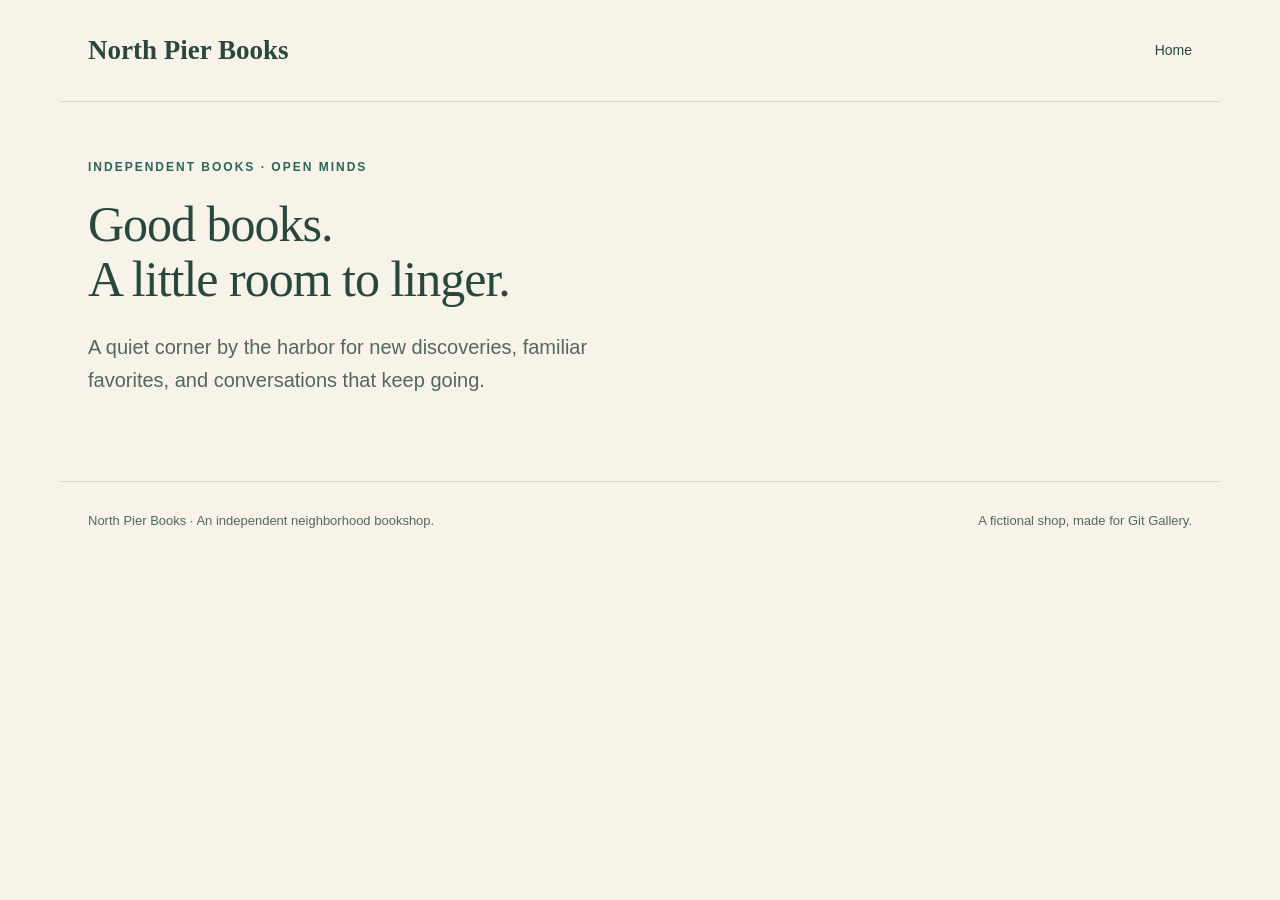
==== index.html @ 5357d577 "style: establish the ink and paper bookshop identity" ====
<!doctype html>
<html lang="en">
<head>
    <meta charset="utf-8">
    <meta name="viewport" content="width=device-width, initial-scale=1">
    <title>Welcome | North Pier Books</title>
    <link rel="stylesheet" href="styles.css">
</head>
<body>
    <header class="site-header">
        <a class="brand" href="index.html">North Pier Books</a>
        <nav aria-label="Main navigation"><a href="index.html">Home</a></nav>
    </header>
    <main>
        <section class="hero">
            <div class="hero-copy">
                <p class="eyebrow">Independent books · Open minds</p>
                <h1>Good books.<br>A little room to linger.</h1>
                <p class="lede">A quiet corner by the harbor for new discoveries, familiar favorites, and conversations that keep going.</p>

            </div>

        </section>
    </main>
    <footer class="site-footer">
        <span>North Pier Books · An independent neighborhood bookshop.</span>
        <span>A fictional shop, made for Git Gallery.</span>
    </footer>
</body>
</html>
---- styles.css ----
* { box-sizing: border-box; }
body { margin: 0; background: #f7f3e9; color: #29473c; font-family: Arial, Helvetica, sans-serif; font-size: 17px; line-height: 1.65; }
a { color: #2b6559; text-underline-offset: 5px; }
.site-header, main, .site-footer { max-width: 1160px; margin: 0 auto; padding: 28px; }
.site-header { display: flex; align-items: center; justify-content: space-between; gap: 24px; flex-wrap: wrap; border-bottom: 1px solid #d9d7c9; }
.brand { color: #29473c; font-family: Georgia, serif; font-size: 27px; font-weight: bold; text-decoration: none; }
nav { display: flex; gap: 24px; flex-wrap: wrap; font-size: 14px; }
nav a { color: #29473c; text-decoration: none; }
main { padding-top: 56px; padding-bottom: 64px; }
h1, h2, h3, p { margin-top: 0; }
h1 { font-family: Georgia, serif; font-size: 50px; font-weight: normal; line-height: 1.1; letter-spacing: -1px; margin-bottom: 24px; }
h2 { font-family: Georgia, serif; font-size: 34px; font-weight: normal; line-height: 1.25; margin-bottom: 24px; }
h3 { font-family: Georgia, serif; font-size: 23px; font-weight: normal; line-height: 1.3; }
.eyebrow { color: #2b6559; font-size: 12px; font-weight: bold; letter-spacing: 2px; text-transform: uppercase; margin-bottom: 20px; }
.lede { font-size: 20px; color: #52685b; max-width: 570px; }
.hero { display: flex; align-items: center; flex-wrap: wrap; gap: 36px; }
.hero-copy { flex: 1 1 360px; }
.hero-art { width: 440px; max-width: 100%; height: auto; border-radius: 8px; }
.button { display: inline-block; background: #2b6559; color: #ffffff; padding: 12px 22px; border-radius: 4px; text-decoration: none; font-size: 14px; font-weight: bold; }
section + section { margin-top: 64px; }
.shelf { display: block; flex-wrap: wrap; gap: 20px; }
.book { flex: 1 1 240px; padding: 26px; background: #fffdf7; border: 1px solid #dedacc; border-top: 4px solid #2b6559; border-radius: 4px; margin-bottom: 16px; }
.book h3 { font-size: 23px; }
.book p { color: #52685b; }
.category { font-size: 11px; font-weight: bold; letter-spacing: 2px; text-transform: uppercase; }
.price { color: #29473c; font-size: 18px; font-weight: bold; }
.visit { display: flex; gap: 40px; flex-wrap: wrap; background: #e6ecdf; padding: 34px; border-radius: 8px; }
.visit div { flex: 1 1 280px; }
.visit p { margin-bottom: 8px; }
.announcement { background: #2b6559; color: #ffffff; padding: 34px; border-radius: 8px; }
.announcement p { max-width: 720px; margin-bottom: 0; }
.noticeboard { display: flex; flex-wrap: wrap; gap: 28px; }
.notice { flex: 1 1 300px; border-top: 2px solid #c6cdbd; padding-top: 22px; }
.story { max-width: 740px; }
.story p { margin-bottom: 24px; }
.event { padding: 26px 0; border-bottom: 1px solid #d9d7c9; }
.event p { margin-bottom: 8px; max-width: 760px; }
.site-footer { display: flex; justify-content: space-between; flex-wrap: wrap; gap: 18px; border-top: 1px solid #d9d7c9; font-size: 13px; color: #52685b; }
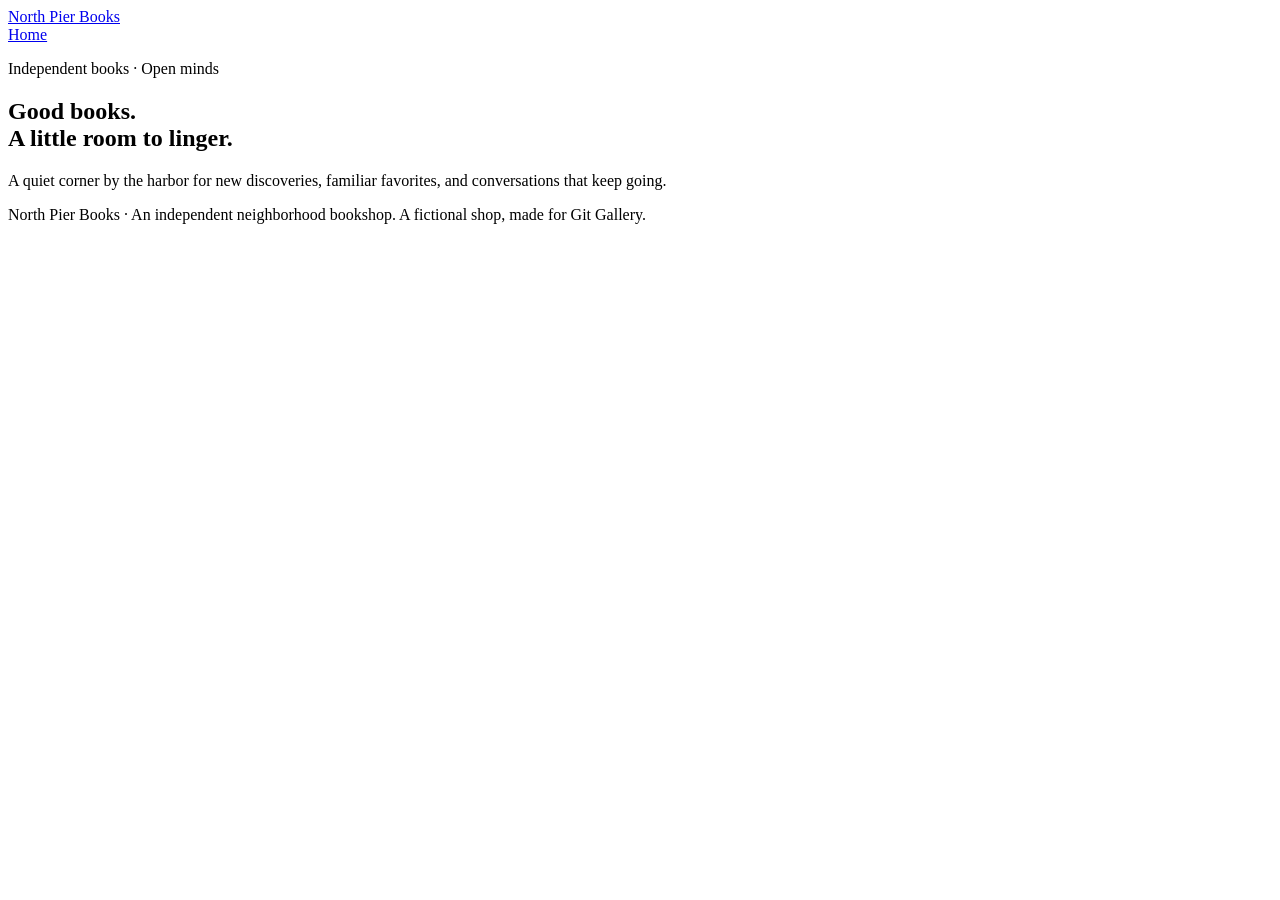
==== commit 6e634143: "feat: open the North Pier Books homepage" ====
--- a/index.html
+++ b/index.html
@@ -4,7 +4,6 @@
     <meta charset="utf-8">
     <meta name="viewport" content="width=device-width, initial-scale=1">
     <title>Welcome | North Pier Books</title>
-    <link rel="stylesheet" href="styles.css">
 </head>
 <body>
     <header class="site-header">
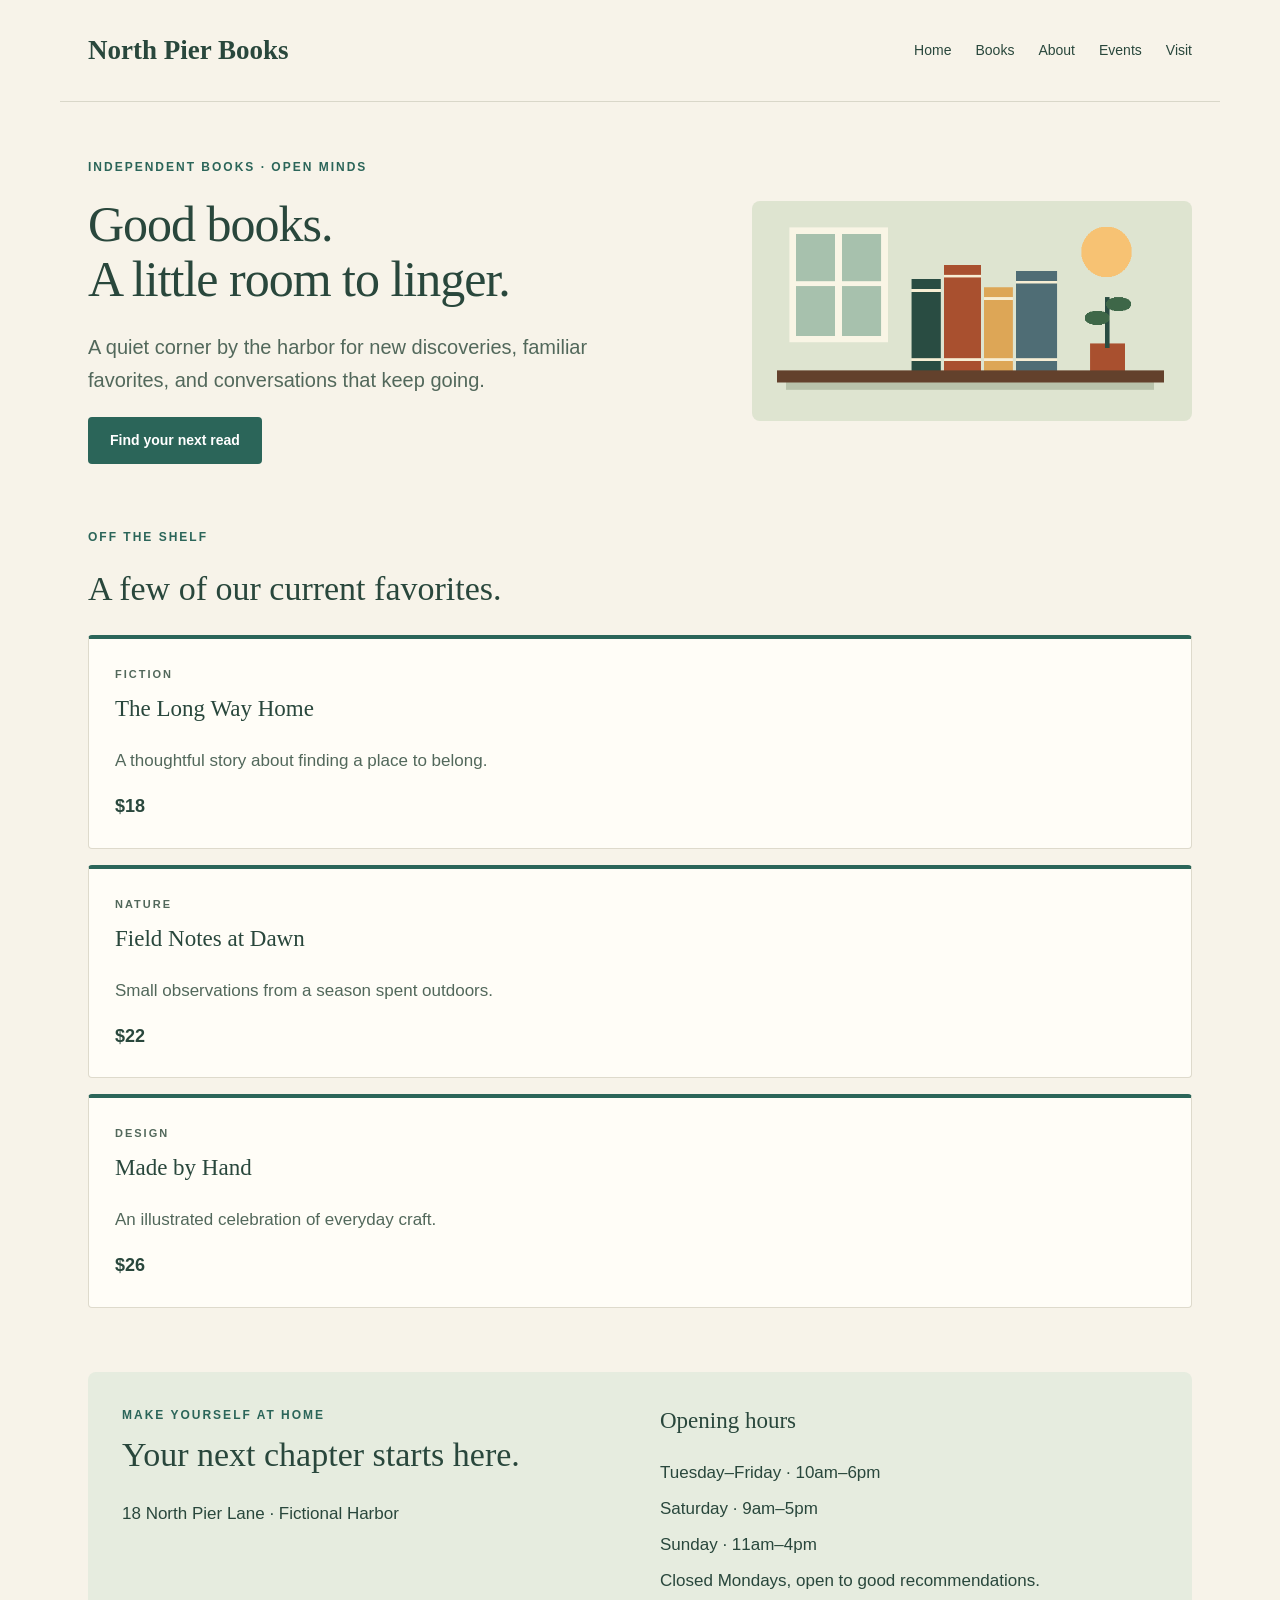
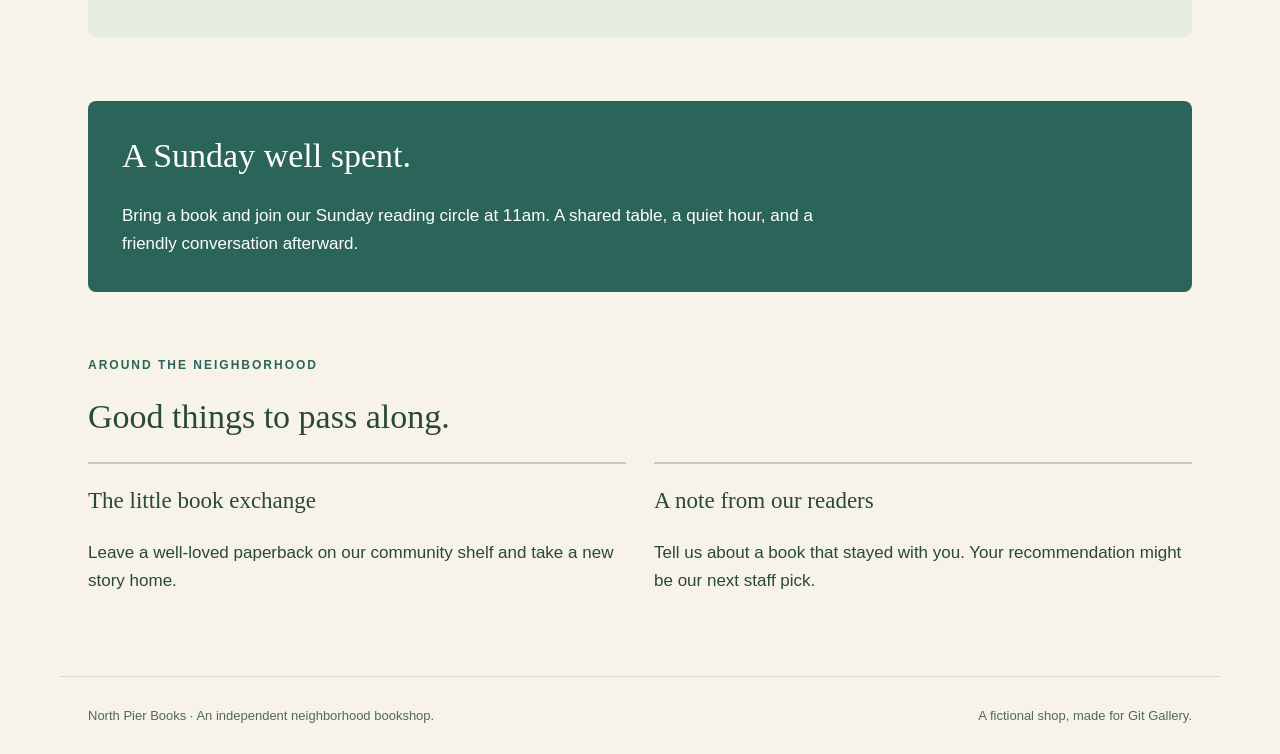
==== commit f120517c: "feat: add a local PNG favicon" ====
--- a/index.html
+++ b/index.html
@@ -4,11 +4,13 @@
     <meta charset="utf-8">
     <meta name="viewport" content="width=device-width, initial-scale=1">
     <title>Welcome | North Pier Books</title>
+    <link rel="stylesheet" href="styles.css">
+    <link rel="icon" type="image/png" href="assets/favicon.png">
 </head>
 <body>
     <header class="site-header">
         <a class="brand" href="index.html">North Pier Books</a>
-        <nav aria-label="Main navigation"><a href="index.html">Home</a></nav>
+        <nav aria-label="Main navigation"><a href="index.html">Home</a> <a href="index.html#books">Books</a> <a href="about.html">About</a> <a href="events.html">Events</a> <a href="index.html#visit">Visit</a></nav>
     </header>
     <main>
         <section class="hero">
@@ -16,10 +18,21 @@
                 <p class="eyebrow">Independent books · Open minds</p>
                 <h1>Good books.<br>A little room to linger.</h1>
                 <p class="lede">A quiet corner by the harbor for new discoveries, familiar favorites, and conversations that keep going.</p>
-
+                <a class="button" href="#books">Find your next read</a>
             </div>
-
+        <img class="hero-art" src="assets/reading-room.png" width="800" height="400" alt="Original illustration of books on a shelf beside a window and plant">
         </section>
+        <section id="books"><p class="eyebrow">Off the shelf</p><h2>A few of our current favorites.</h2><div class="shelf">
+                <article class="book"><p class="category">Fiction</p><h3>The Long Way Home</h3><p>A thoughtful story about finding a place to belong.</p><span class="price">$18</span></article>
+                <article class="book"><p class="category">Nature</p><h3>Field Notes at Dawn</h3><p>Small observations from a season spent outdoors.</p><span class="price">$22</span></article>
+                <article class="book"><p class="category">Design</p><h3>Made by Hand</h3><p>An illustrated celebration of everyday craft.</p><span class="price">$26</span></article>
+            </div></section>
+        <section class="visit" id="visit">
+            <div><p class="eyebrow">Make yourself at home</p><h2>Your next chapter starts here.</h2><p>18 North Pier Lane · Fictional Harbor</p></div>
+            <div><h3>Opening hours</h3><p>Tuesday–Friday · 10am–6pm</p><p>Saturday · 9am–5pm</p><p>Sunday · 11am–4pm</p><p>Closed Mondays, open to good recommendations.</p></div>
+        </section>
+        <section class="announcement"><h2>A Sunday well spent.</h2><p>Bring a book and join our Sunday reading circle at 11am. A shared table, a quiet hour, and a friendly conversation afterward.</p></section>
+        <section><p class="eyebrow">Around the neighborhood</p><h2>Good things to pass along.</h2><div class="noticeboard"><article class="notice"><h3>The little book exchange</h3><p>Leave a well-loved paperback on our community shelf and take a new story home.</p></article><article class="notice"><h3>A note from our readers</h3><p>Tell us about a book that stayed with you. Your recommendation might be our next staff pick.</p></article></div></section>
     </main>
     <footer class="site-footer">
         <span>North Pier Books · An independent neighborhood bookshop.</span>
--- a/styles.css
+++ b/styles.css
@@ -0,0 +1,38 @@
+* { box-sizing: border-box; }
+body { margin: 0; background: #f7f3e9; color: #29473c; font-family: Arial, Helvetica, sans-serif; font-size: 17px; line-height: 1.65; }
+a { color: #2b6559; text-underline-offset: 5px; }
+.site-header, main, .site-footer { max-width: 1160px; margin: 0 auto; padding: 28px; }
+.site-header { display: flex; align-items: center; justify-content: space-between; gap: 24px; flex-wrap: wrap; border-bottom: 1px solid #d9d7c9; }
+.brand { color: #29473c; font-family: Georgia, serif; font-size: 27px; font-weight: bold; text-decoration: none; }
+nav { display: flex; gap: 24px; flex-wrap: wrap; font-size: 14px; }
+nav a { color: #29473c; text-decoration: none; }
+main { padding-top: 56px; padding-bottom: 64px; }
+h1, h2, h3, p { margin-top: 0; }
+h1 { font-family: Georgia, serif; font-size: 50px; font-weight: normal; line-height: 1.1; letter-spacing: -1px; margin-bottom: 24px; }
+h2 { font-family: Georgia, serif; font-size: 34px; font-weight: normal; line-height: 1.25; margin-bottom: 24px; }
+h3 { font-family: Georgia, serif; font-size: 23px; font-weight: normal; line-height: 1.3; }
+.eyebrow { color: #2b6559; font-size: 12px; font-weight: bold; letter-spacing: 2px; text-transform: uppercase; margin-bottom: 20px; }
+.lede { font-size: 20px; color: #52685b; max-width: 570px; }
+.hero { display: flex; align-items: center; flex-wrap: wrap; gap: 36px; }
+.hero-copy { flex: 1 1 360px; }
+.hero-art { width: 440px; max-width: 100%; height: auto; border-radius: 8px; }
+.button { display: inline-block; background: #2b6559; color: #ffffff; padding: 12px 22px; border-radius: 4px; text-decoration: none; font-size: 14px; font-weight: bold; }
+section + section { margin-top: 64px; }
+.shelf { display: block; flex-wrap: wrap; gap: 20px; }
+.book { flex: 1 1 240px; padding: 26px; background: #fffdf7; border: 1px solid #dedacc; border-top: 4px solid #2b6559; border-radius: 4px; margin-bottom: 16px; }
+.book h3 { font-size: 23px; }
+.book p { color: #52685b; }
+.category { font-size: 11px; font-weight: bold; letter-spacing: 2px; text-transform: uppercase; }
+.price { color: #29473c; font-size: 18px; font-weight: bold; }
+.visit { display: flex; gap: 40px; flex-wrap: wrap; background: #e6ecdf; padding: 34px; border-radius: 8px; }
+.visit div { flex: 1 1 280px; }
+.visit p { margin-bottom: 8px; }
+.announcement { background: #2b6559; color: #ffffff; padding: 34px; border-radius: 8px; }
+.announcement p { max-width: 720px; margin-bottom: 0; }
+.noticeboard { display: flex; flex-wrap: wrap; gap: 28px; }
+.notice { flex: 1 1 300px; border-top: 2px solid #c6cdbd; padding-top: 22px; }
+.story { max-width: 740px; }
+.story p { margin-bottom: 24px; }
+.event { padding: 26px 0; border-bottom: 1px solid #d9d7c9; }
+.event p { margin-bottom: 8px; max-width: 760px; }
+.site-footer { display: flex; justify-content: space-between; flex-wrap: wrap; gap: 18px; border-top: 1px solid #d9d7c9; font-size: 13px; color: #52685b; }
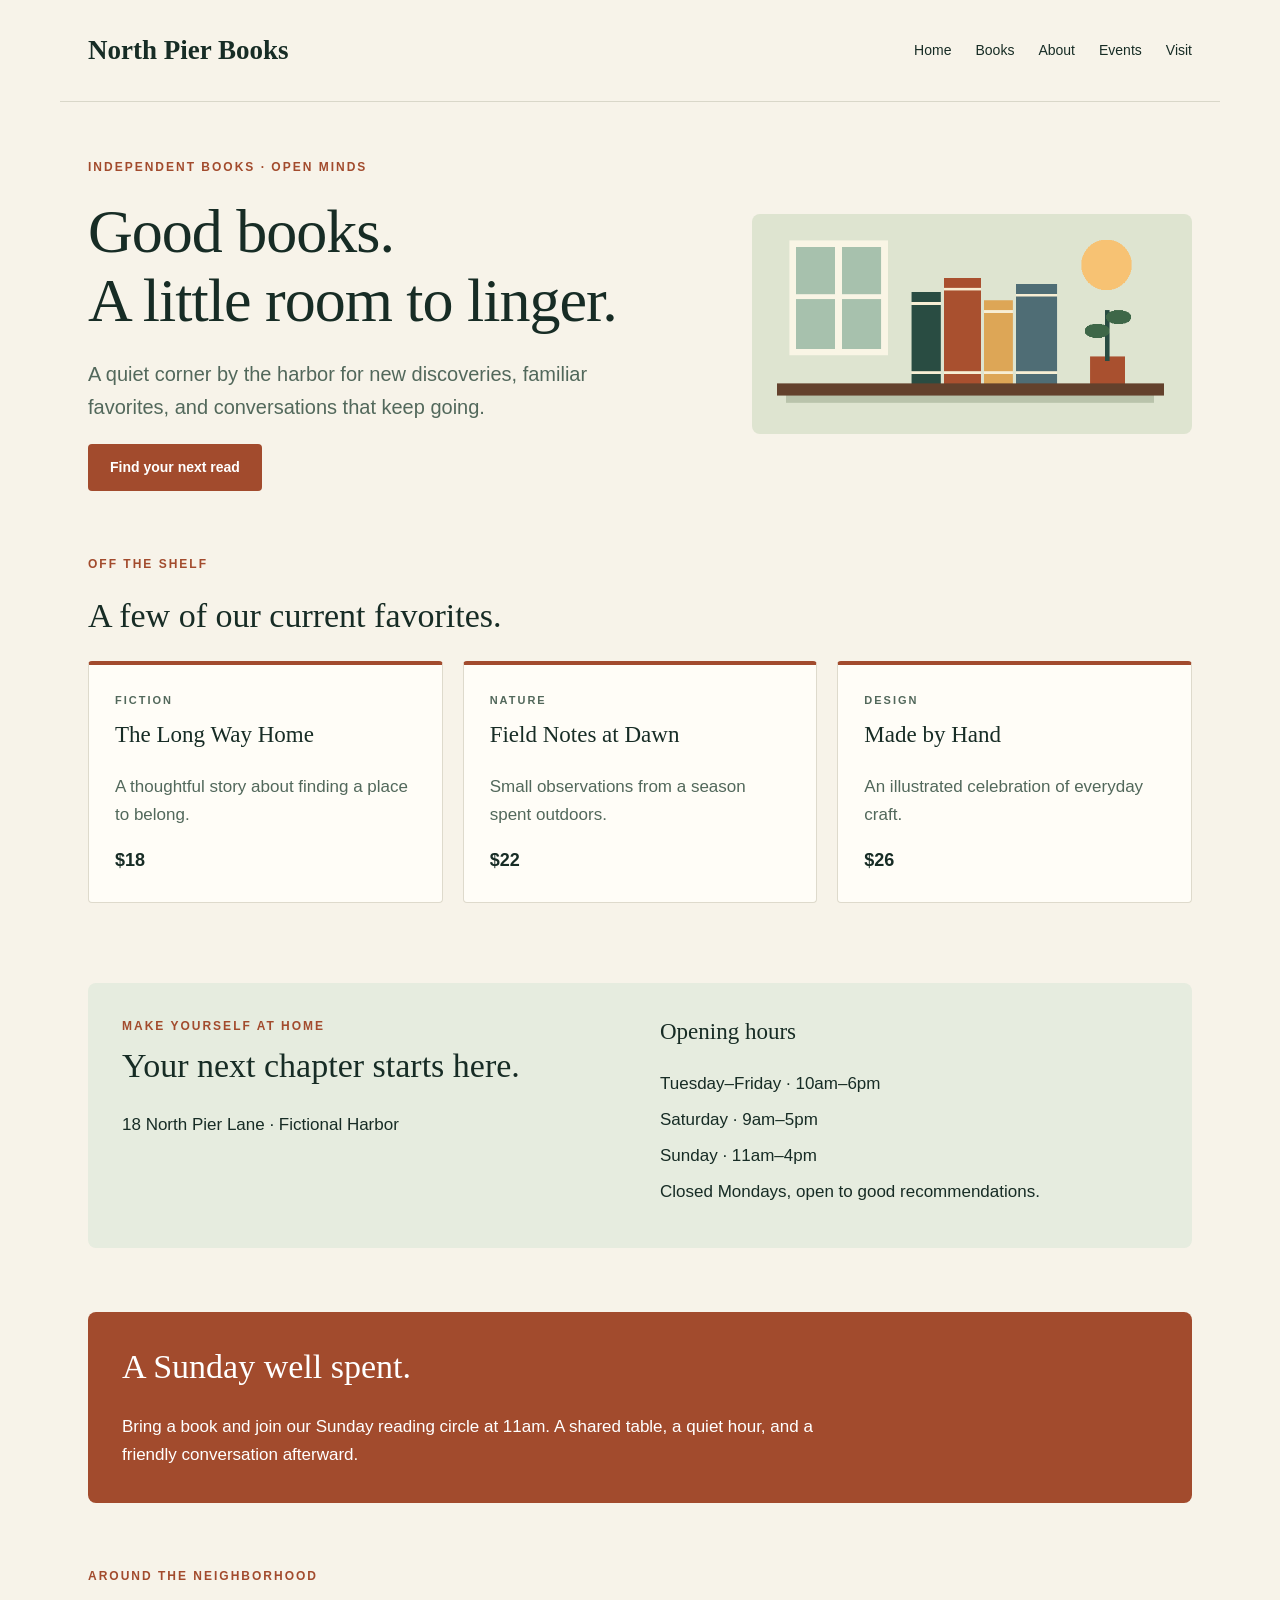
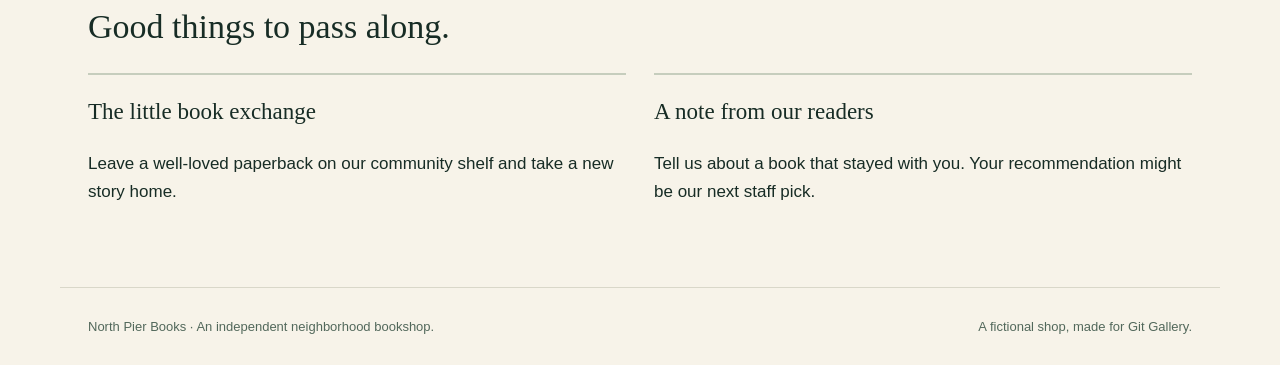
==== commit 2ebcbe3d: "feat: introduce the community noticeboard" ====
--- a/index.html
+++ b/index.html
@@ -5,7 +5,6 @@
     <meta name="viewport" content="width=device-width, initial-scale=1">
     <title>Welcome | North Pier Books</title>
     <link rel="stylesheet" href="styles.css">
-    <link rel="icon" type="image/png" href="assets/favicon.png">
 </head>
 <body>
     <header class="site-header">
--- a/styles.css
+++ b/styles.css
@@ -1,33 +1,35 @@
+/* North Pier Books: shared presentation for standalone pages. */
 * { box-sizing: border-box; }
-body { margin: 0; background: #f7f3e9; color: #29473c; font-family: Arial, Helvetica, sans-serif; font-size: 17px; line-height: 1.65; }
-a { color: #2b6559; text-underline-offset: 5px; }
+body { margin: 0; background: #f7f3e9; color: #172c25; font-family: Arial, Helvetica, sans-serif; font-size: 17px; line-height: 1.65; }
+a { color: #a24b2d; text-underline-offset: 5px; }
 .site-header, main, .site-footer { max-width: 1160px; margin: 0 auto; padding: 28px; }
 .site-header { display: flex; align-items: center; justify-content: space-between; gap: 24px; flex-wrap: wrap; border-bottom: 1px solid #d9d7c9; }
-.brand { color: #29473c; font-family: Georgia, serif; font-size: 27px; font-weight: bold; text-decoration: none; }
+.brand { color: #172c25; font-family: Georgia, serif; font-size: 27px; font-weight: bold; text-decoration: none; }
 nav { display: flex; gap: 24px; flex-wrap: wrap; font-size: 14px; }
-nav a { color: #29473c; text-decoration: none; }
+nav a { color: #172c25; text-decoration: none; }
 main { padding-top: 56px; padding-bottom: 64px; }
 h1, h2, h3, p { margin-top: 0; }
-h1 { font-family: Georgia, serif; font-size: 50px; font-weight: normal; line-height: 1.1; letter-spacing: -1px; margin-bottom: 24px; }
+h1 { font-family: Georgia, serif; font-size: 62px; font-weight: normal; line-height: 1.1; letter-spacing: -1px; margin-bottom: 24px; }
 h2 { font-family: Georgia, serif; font-size: 34px; font-weight: normal; line-height: 1.25; margin-bottom: 24px; }
 h3 { font-family: Georgia, serif; font-size: 23px; font-weight: normal; line-height: 1.3; }
-.eyebrow { color: #2b6559; font-size: 12px; font-weight: bold; letter-spacing: 2px; text-transform: uppercase; margin-bottom: 20px; }
+.eyebrow { color: #a24b2d; font-size: 12px; font-weight: bold; letter-spacing: 2px; text-transform: uppercase; margin-bottom: 20px; }
 .lede { font-size: 20px; color: #52685b; max-width: 570px; }
 .hero { display: flex; align-items: center; flex-wrap: wrap; gap: 36px; }
 .hero-copy { flex: 1 1 360px; }
 .hero-art { width: 440px; max-width: 100%; height: auto; border-radius: 8px; }
-.button { display: inline-block; background: #2b6559; color: #ffffff; padding: 12px 22px; border-radius: 4px; text-decoration: none; font-size: 14px; font-weight: bold; }
+.button { display: inline-block; background: #a24b2d; color: #ffffff; padding: 12px 22px; border-radius: 4px; text-decoration: none; font-size: 14px; font-weight: bold; }
 section + section { margin-top: 64px; }
-.shelf { display: block; flex-wrap: wrap; gap: 20px; }
-.book { flex: 1 1 240px; padding: 26px; background: #fffdf7; border: 1px solid #dedacc; border-top: 4px solid #2b6559; border-radius: 4px; margin-bottom: 16px; }
+/* Bookshelf and supporting content. */
+.shelf { display: flex; flex-wrap: wrap; gap: 20px; }
+.book { flex: 1 1 240px; padding: 26px; background: #fffdf7; border: 1px solid #dedacc; border-top: 4px solid #a24b2d; border-radius: 4px; margin-bottom: 16px; }
 .book h3 { font-size: 23px; }
 .book p { color: #52685b; }
 .category { font-size: 11px; font-weight: bold; letter-spacing: 2px; text-transform: uppercase; }
-.price { color: #29473c; font-size: 18px; font-weight: bold; }
+.price { color: #172c25; font-size: 18px; font-weight: bold; }
 .visit { display: flex; gap: 40px; flex-wrap: wrap; background: #e6ecdf; padding: 34px; border-radius: 8px; }
 .visit div { flex: 1 1 280px; }
 .visit p { margin-bottom: 8px; }
-.announcement { background: #2b6559; color: #ffffff; padding: 34px; border-radius: 8px; }
+.announcement { background: #a24b2d; color: #ffffff; padding: 34px; border-radius: 8px; }
 .announcement p { max-width: 720px; margin-bottom: 0; }
 .noticeboard { display: flex; flex-wrap: wrap; gap: 28px; }
 .notice { flex: 1 1 300px; border-top: 2px solid #c6cdbd; padding-top: 22px; }
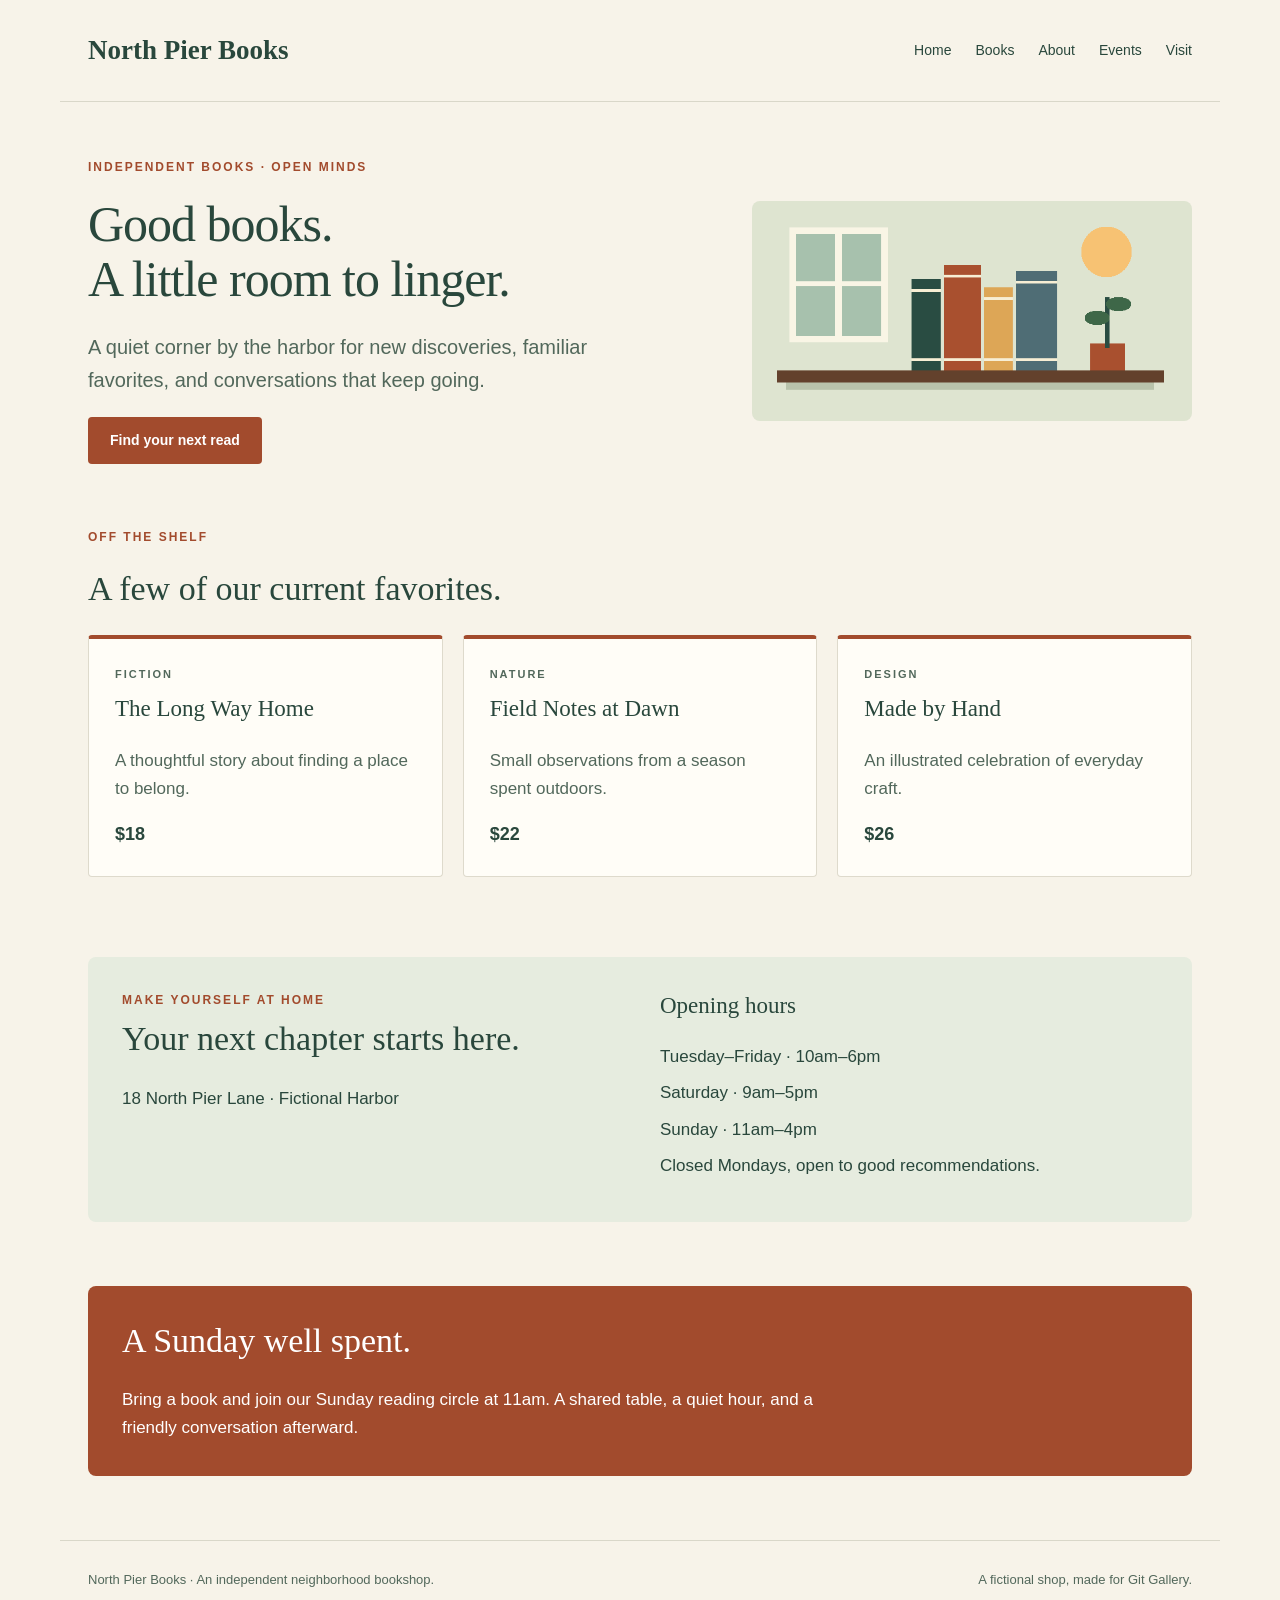
==== commit eaa90caf: "fix: restore the About page and comfortable shelf spacing" ====
--- a/index.html
+++ b/index.html
@@ -31,7 +31,6 @@
             <div><h3>Opening hours</h3><p>Tuesday–Friday · 10am–6pm</p><p>Saturday · 9am–5pm</p><p>Sunday · 11am–4pm</p><p>Closed Mondays, open to good recommendations.</p></div>
         </section>
         <section class="announcement"><h2>A Sunday well spent.</h2><p>Bring a book and join our Sunday reading circle at 11am. A shared table, a quiet hour, and a friendly conversation afterward.</p></section>
-        <section><p class="eyebrow">Around the neighborhood</p><h2>Good things to pass along.</h2><div class="noticeboard"><article class="notice"><h3>The little book exchange</h3><p>Leave a well-loved paperback on our community shelf and take a new story home.</p></article><article class="notice"><h3>A note from our readers</h3><p>Tell us about a book that stayed with you. Your recommendation might be our next staff pick.</p></article></div></section>
     </main>
     <footer class="site-footer">
         <span>North Pier Books · An independent neighborhood bookshop.</span>
--- a/styles.css
+++ b/styles.css
@@ -1,15 +1,14 @@
-/* North Pier Books: shared presentation for standalone pages. */
 * { box-sizing: border-box; }
-body { margin: 0; background: #f7f3e9; color: #172c25; font-family: Arial, Helvetica, sans-serif; font-size: 17px; line-height: 1.65; }
+body { margin: 0; background: #f7f3e9; color: #29473c; font-family: Arial, Helvetica, sans-serif; font-size: 17px; line-height: 1.65; }
 a { color: #a24b2d; text-underline-offset: 5px; }
 .site-header, main, .site-footer { max-width: 1160px; margin: 0 auto; padding: 28px; }
 .site-header { display: flex; align-items: center; justify-content: space-between; gap: 24px; flex-wrap: wrap; border-bottom: 1px solid #d9d7c9; }
-.brand { color: #172c25; font-family: Georgia, serif; font-size: 27px; font-weight: bold; text-decoration: none; }
+.brand { color: #29473c; font-family: Georgia, serif; font-size: 27px; font-weight: bold; text-decoration: none; }
 nav { display: flex; gap: 24px; flex-wrap: wrap; font-size: 14px; }
-nav a { color: #172c25; text-decoration: none; }
+nav a { color: #29473c; text-decoration: none; }
 main { padding-top: 56px; padding-bottom: 64px; }
 h1, h2, h3, p { margin-top: 0; }
-h1 { font-family: Georgia, serif; font-size: 62px; font-weight: normal; line-height: 1.1; letter-spacing: -1px; margin-bottom: 24px; }
+h1 { font-family: Georgia, serif; font-size: 50px; font-weight: normal; line-height: 1.1; letter-spacing: -1px; margin-bottom: 24px; }
 h2 { font-family: Georgia, serif; font-size: 34px; font-weight: normal; line-height: 1.25; margin-bottom: 24px; }
 h3 { font-family: Georgia, serif; font-size: 23px; font-weight: normal; line-height: 1.3; }
 .eyebrow { color: #a24b2d; font-size: 12px; font-weight: bold; letter-spacing: 2px; text-transform: uppercase; margin-bottom: 20px; }
@@ -19,13 +18,12 @@
 .hero-art { width: 440px; max-width: 100%; height: auto; border-radius: 8px; }
 .button { display: inline-block; background: #a24b2d; color: #ffffff; padding: 12px 22px; border-radius: 4px; text-decoration: none; font-size: 14px; font-weight: bold; }
 section + section { margin-top: 64px; }
-/* Bookshelf and supporting content. */
 .shelf { display: flex; flex-wrap: wrap; gap: 20px; }
 .book { flex: 1 1 240px; padding: 26px; background: #fffdf7; border: 1px solid #dedacc; border-top: 4px solid #a24b2d; border-radius: 4px; margin-bottom: 16px; }
 .book h3 { font-size: 23px; }
 .book p { color: #52685b; }
 .category { font-size: 11px; font-weight: bold; letter-spacing: 2px; text-transform: uppercase; }
-.price { color: #172c25; font-size: 18px; font-weight: bold; }
+.price { color: #29473c; font-size: 18px; font-weight: bold; }
 .visit { display: flex; gap: 40px; flex-wrap: wrap; background: #e6ecdf; padding: 34px; border-radius: 8px; }
 .visit div { flex: 1 1 280px; }
 .visit p { margin-bottom: 8px; }
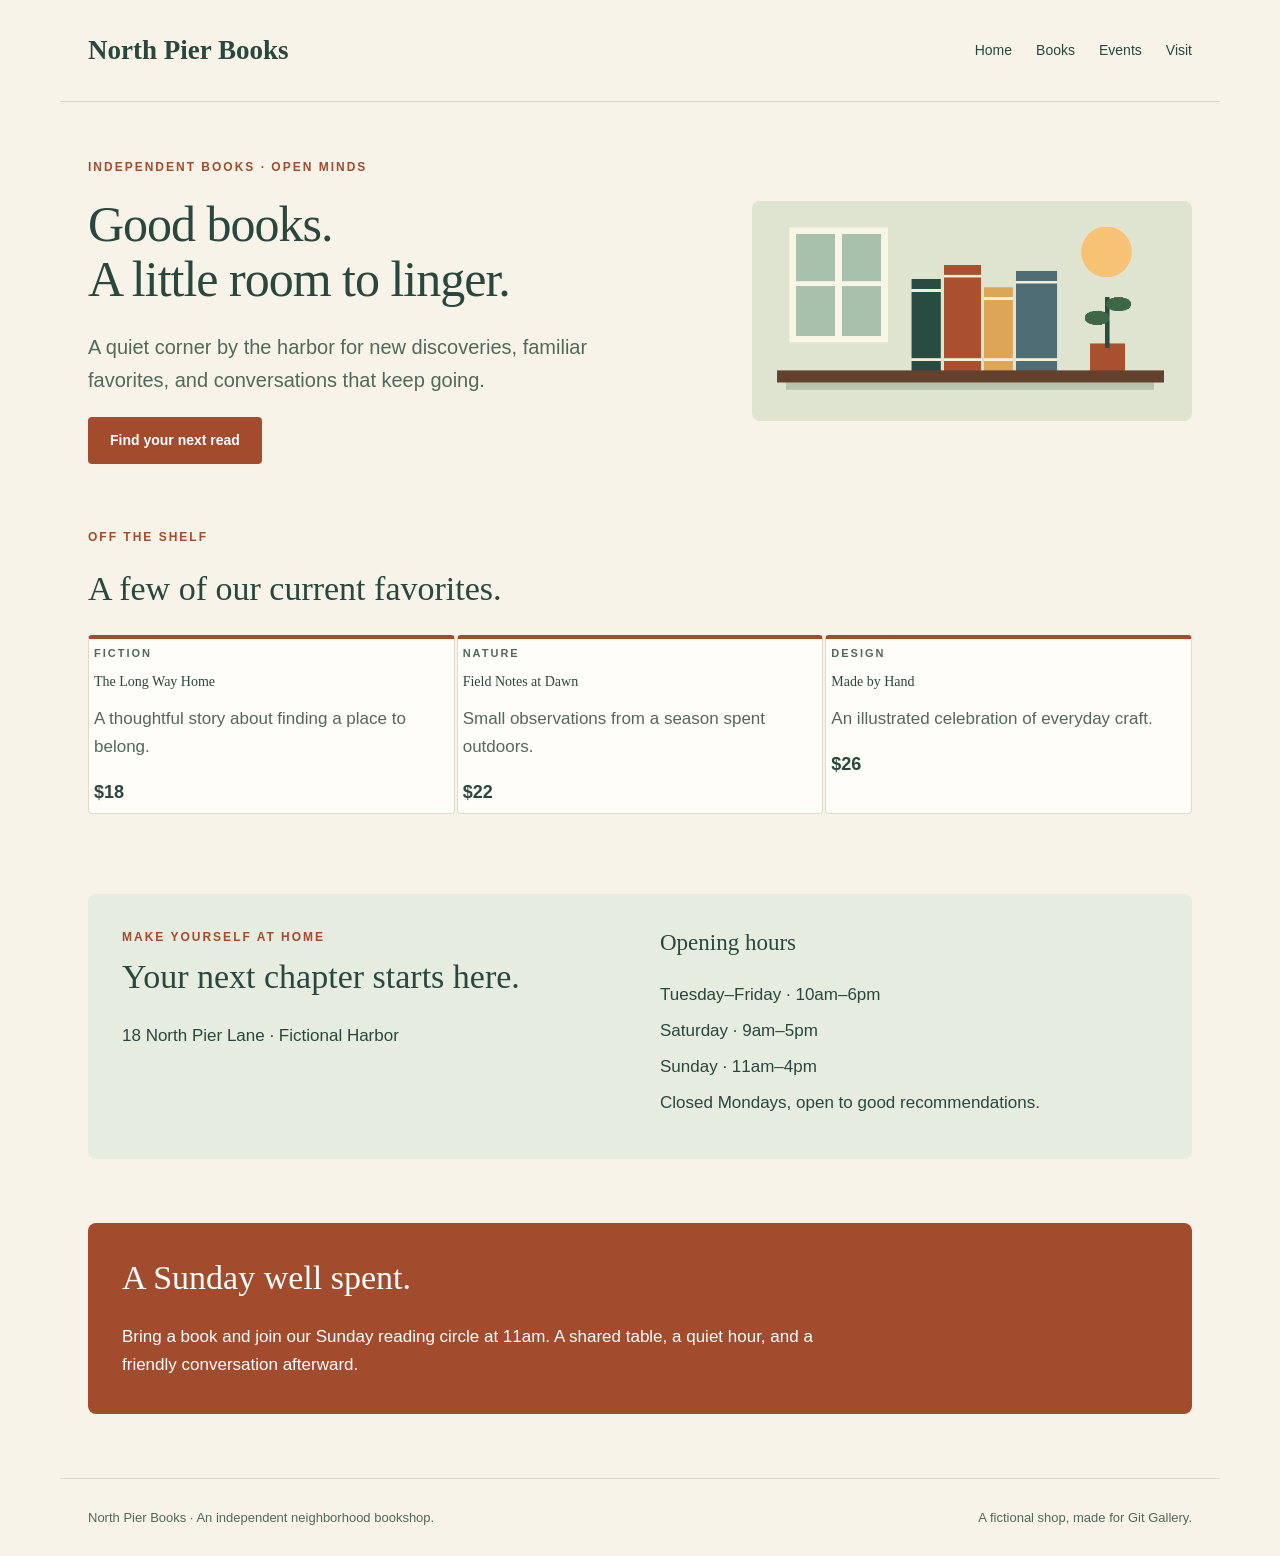
==== commit c4aad973: "test: temporarily remove the About page" ====
--- a/index.html
+++ b/index.html
@@ -9,7 +9,7 @@
 <body>
     <header class="site-header">
         <a class="brand" href="index.html">North Pier Books</a>
-        <nav aria-label="Main navigation"><a href="index.html">Home</a> <a href="index.html#books">Books</a> <a href="about.html">About</a> <a href="events.html">Events</a> <a href="index.html#visit">Visit</a></nav>
+        <nav aria-label="Main navigation"><a href="index.html">Home</a> <a href="index.html#books">Books</a> <a href="events.html">Events</a> <a href="index.html#visit">Visit</a></nav>
     </header>
     <main>
         <section class="hero">
--- a/styles.css
+++ b/styles.css
@@ -18,9 +18,9 @@
 .hero-art { width: 440px; max-width: 100%; height: auto; border-radius: 8px; }
 .button { display: inline-block; background: #a24b2d; color: #ffffff; padding: 12px 22px; border-radius: 4px; text-decoration: none; font-size: 14px; font-weight: bold; }
 section + section { margin-top: 64px; }
-.shelf { display: flex; flex-wrap: wrap; gap: 20px; }
-.book { flex: 1 1 240px; padding: 26px; background: #fffdf7; border: 1px solid #dedacc; border-top: 4px solid #a24b2d; border-radius: 4px; margin-bottom: 16px; }
-.book h3 { font-size: 23px; }
+.shelf { display: flex; flex-wrap: wrap; gap: 2px; }
+.book { flex: 1 1 240px; padding: 5px; background: #fffdf7; border: 1px solid #dedacc; border-top: 4px solid #a24b2d; border-radius: 4px; margin-bottom: 16px; }
+.book h3 { font-size: 14px; }
 .book p { color: #52685b; }
 .category { font-size: 11px; font-weight: bold; letter-spacing: 2px; text-transform: uppercase; }
 .price { color: #29473c; font-size: 18px; font-weight: bold; }
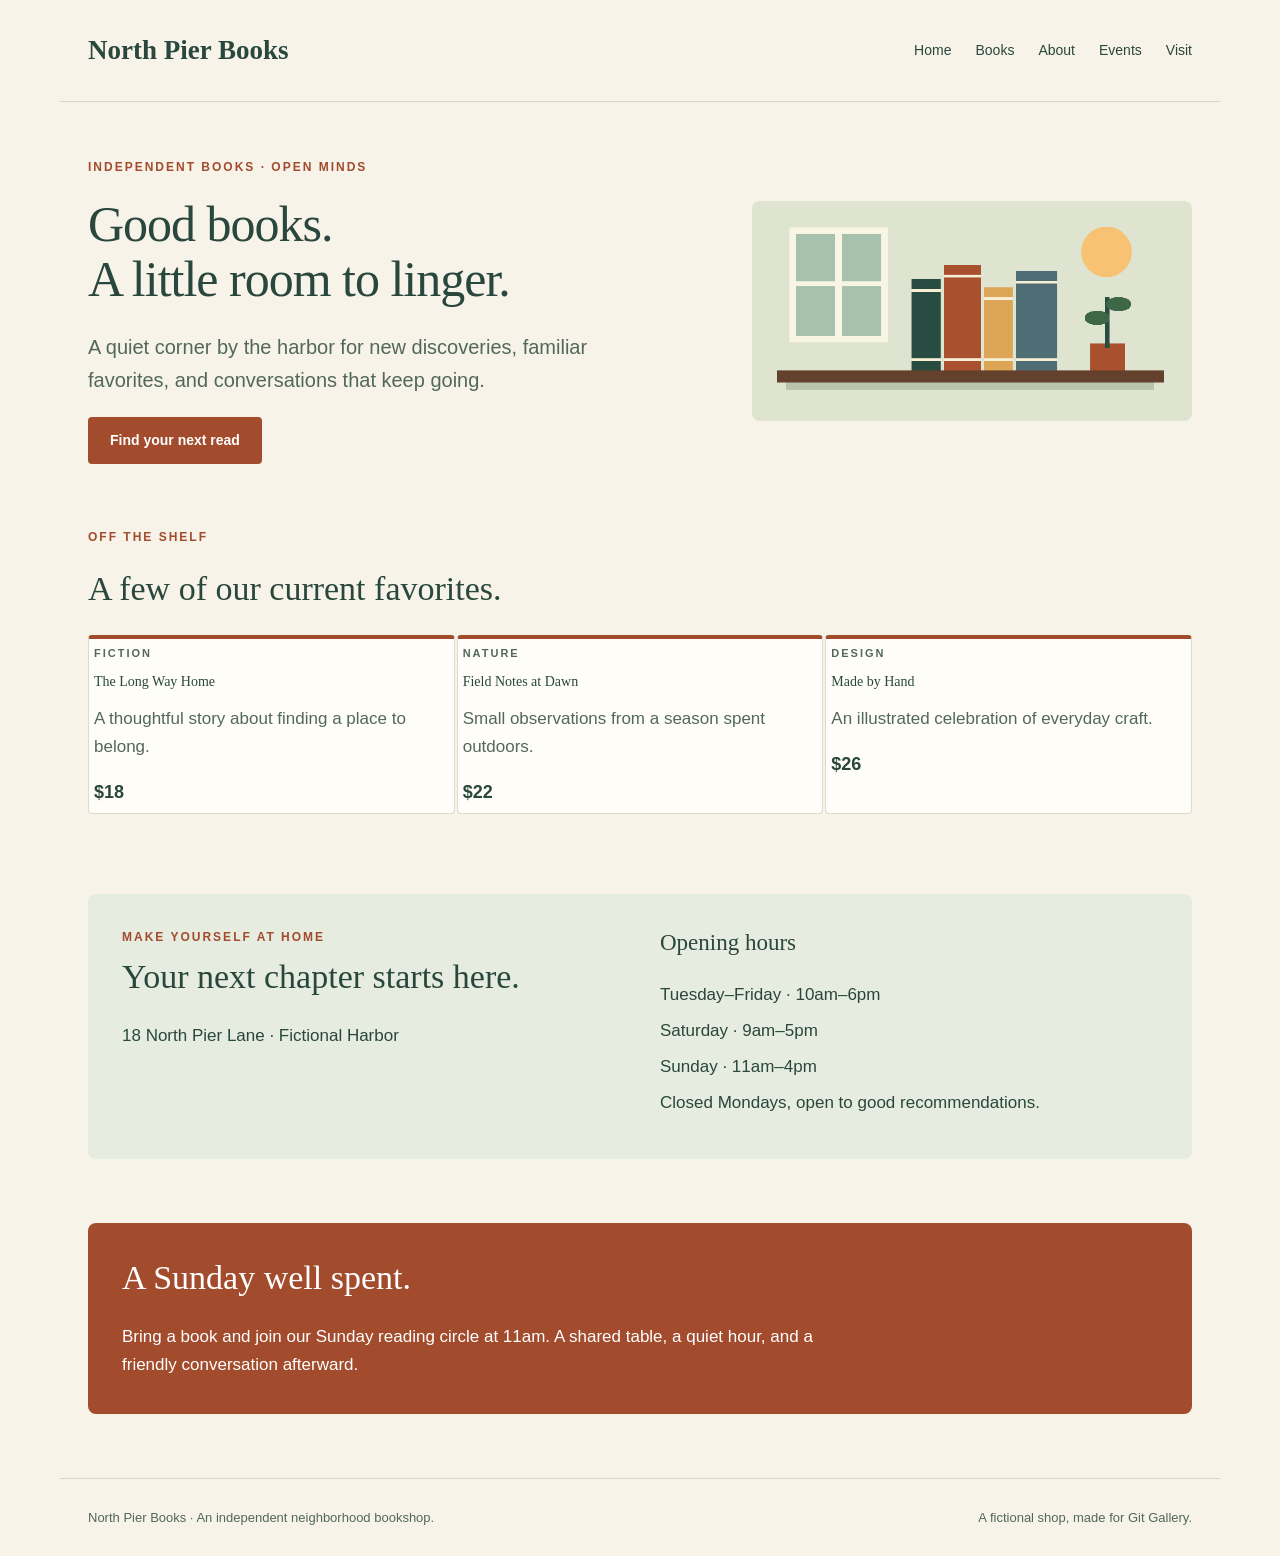
==== commit e35da5fb: "feat: announce the Sunday reading circle" ====
--- a/index.html
+++ b/index.html
@@ -9,7 +9,7 @@
 <body>
     <header class="site-header">
         <a class="brand" href="index.html">North Pier Books</a>
-        <nav aria-label="Main navigation"><a href="index.html">Home</a> <a href="index.html#books">Books</a> <a href="events.html">Events</a> <a href="index.html#visit">Visit</a></nav>
+        <nav aria-label="Main navigation"><a href="index.html">Home</a> <a href="index.html#books">Books</a> <a href="about.html">About</a> <a href="events.html">Events</a> <a href="index.html#visit">Visit</a></nav>
     </header>
     <main>
         <section class="hero">
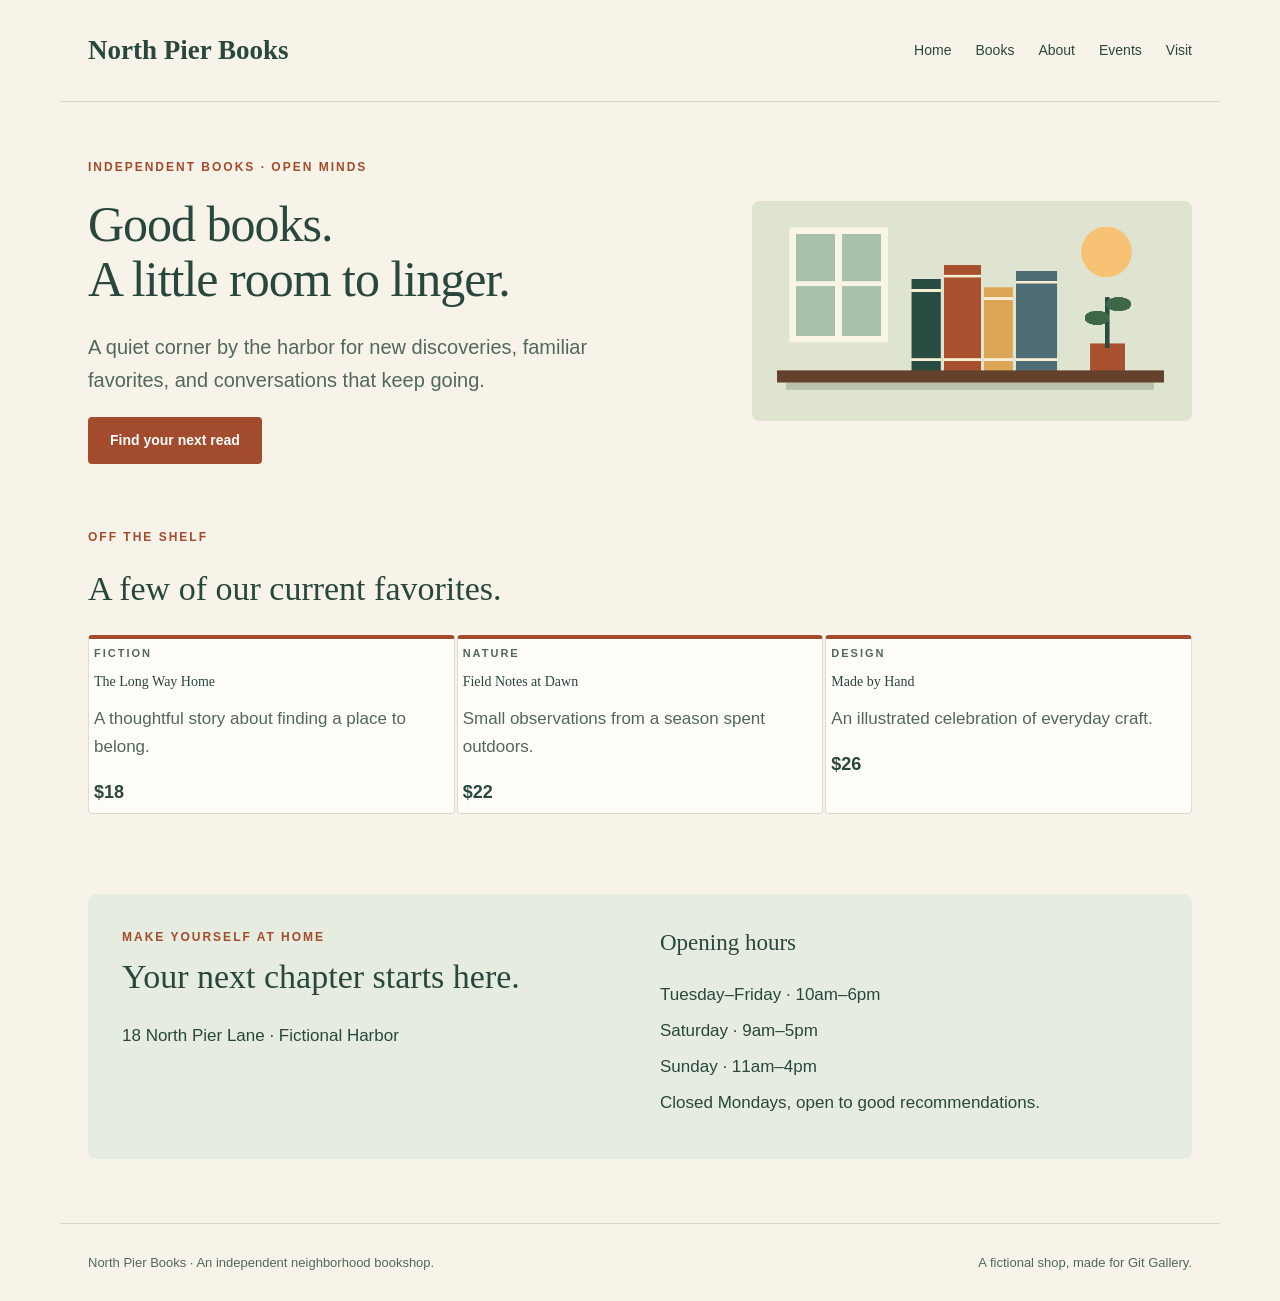
==== commit 739da01d: "feat: add the bookshop events page" ====
--- a/index.html
+++ b/index.html
@@ -30,7 +30,6 @@
             <div><p class="eyebrow">Make yourself at home</p><h2>Your next chapter starts here.</h2><p>18 North Pier Lane · Fictional Harbor</p></div>
             <div><h3>Opening hours</h3><p>Tuesday–Friday · 10am–6pm</p><p>Saturday · 9am–5pm</p><p>Sunday · 11am–4pm</p><p>Closed Mondays, open to good recommendations.</p></div>
         </section>
-        <section class="announcement"><h2>A Sunday well spent.</h2><p>Bring a book and join our Sunday reading circle at 11am. A shared table, a quiet hour, and a friendly conversation afterward.</p></section>
     </main>
     <footer class="site-footer">
         <span>North Pier Books · An independent neighborhood bookshop.</span>
